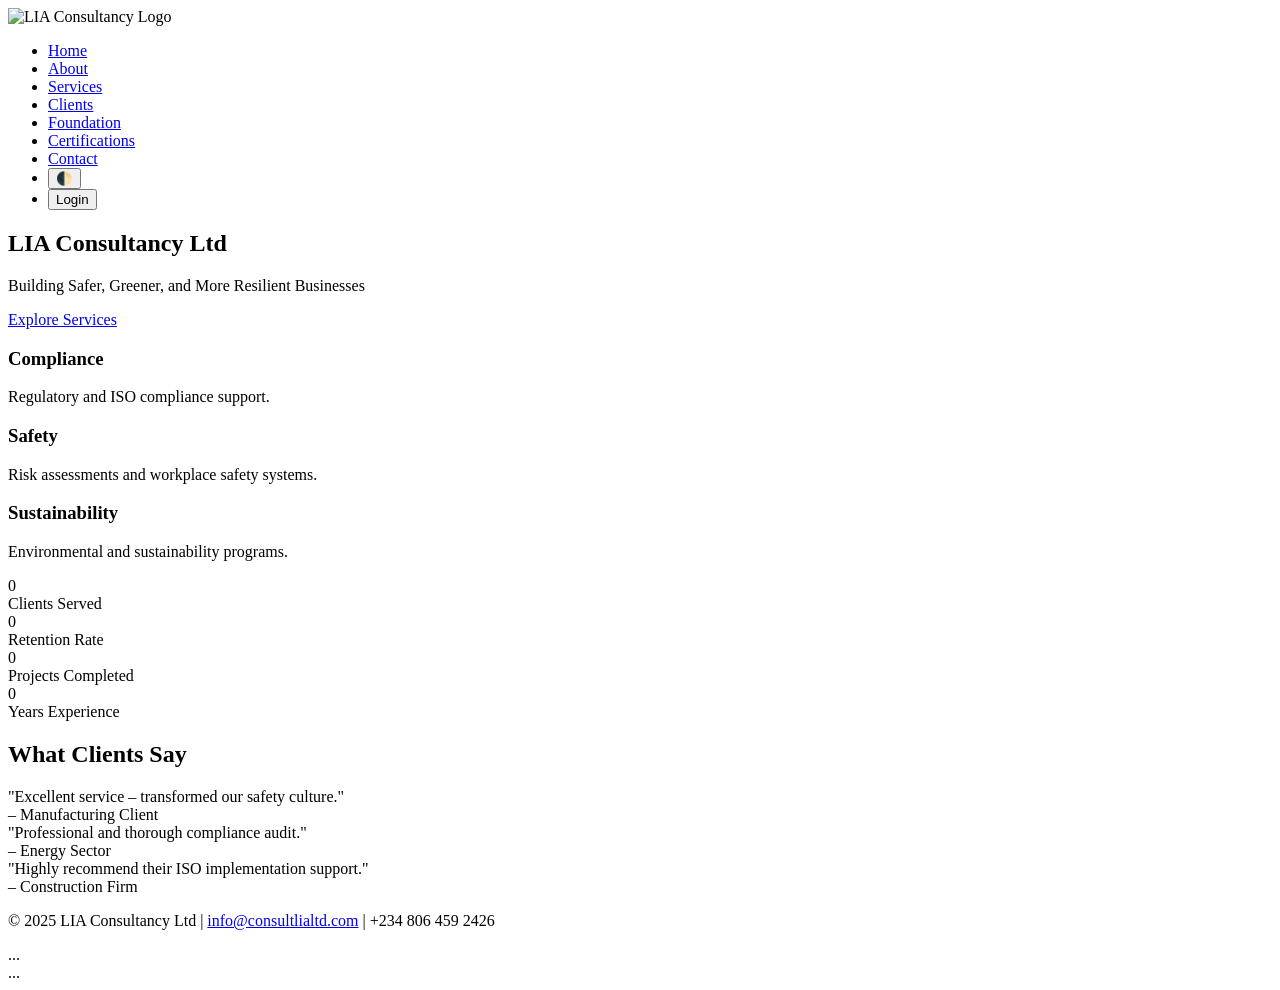
==== index.html @ 32f15ff0 "Create index.html" ====
<!DOCTYPE html>
<html lang="en">
<head>
  <meta charset="UTF-8">
  <meta name="viewport" content="width=device-width, initial-scale=1.0">
  <title>LIA Consultancy Ltd – Home</title>
  <link rel="icon" href="images/logo.png">
  <link rel="stylesheet" href="css/style.css">
</head>
<body>

<header>
  <div class="container nav">
    <img src="images/logo.png" class="logo" alt="LIA Consultancy Logo">
    <ul>
      <li><a href="index.html">Home</a></li>
      <li><a href="about.html">About</a></li>
      <li><a href="services.html">Services</a></li>
      <li><a href="clients.html">Clients</a></li>
      <li><a href="foundation.html">Foundation</a></li>
      <li><a href="certifications.html">Certifications</a></li>
      <li><a href="contact.html">Contact</a></li>
      <li><button id="themeToggle" class="icon-btn">🌓</button></li>
      <li><button id="loginBtn" class="btn">Login</button></li>
    </ul>
  </div>
</header>

<main>
  <section class="hero">
    <h1>LIA Consultancy Ltd</h1>
    <p>Building Safer, Greener, and More Resilient Businesses</p>
    <a href="services.html" class="btn">Explore Services</a>
  </section>

  <section class="container grid-3">
    <div class="card"><h3>Compliance</h3><p>Regulatory and ISO compliance support.</p></div>
    <div class="card"><h3>Safety</h3><p>Risk assessments and workplace safety systems.</p></div>
    <div class="card"><h3>Sustainability</h3><p>Environmental and sustainability programs.</p></div>
  </section>

  <!-- KPI Section -->
  <section class="kpi-section">
    <div class="kpi-container">
      <div class="kpi-item"><div class="kpi-value" data-target="150">0</div><div>Clients Served</div></div>
      <div class="kpi-item"><div class="kpi-value" data-target="98">0</div><div>Retention Rate</div></div>
      <div class="kpi-item"><div class="kpi-value" data-target="250">0</div><div>Projects Completed</div></div>
      <div class="kpi-item"><div class="kpi-value" data-target="15">0</div><div>Years Experience</div></div>
    </div>
  </section>

  <!-- Testimonials -->
  <section class="section alt-bg">
    <div class="container">
      <div class="section-head"><h2>What Clients Say</h2></div>
      <div class="testimonial-slider">
        <div class="testimonial active"><div class="testimonial-text">"Excellent service – transformed our safety culture."</div><div class="testimonial-author">– Manufacturing Client</div></div>
        <div class="testimonial"><div class="testimonial-text">"Professional and thorough compliance audit."</div><div class="testimonial-author">– Energy Sector</div></div>
        <div class="testimonial"><div class="testimonial-text">"Highly recommend their ISO implementation support."</div><div class="testimonial-author">– Construction Firm</div></div>
        <div class="slider-controls"><span class="slider-dot active"></span><span class="slider-dot"></span><span class="slider-dot"></span></div>
      </div>
    </div>
  </section>
</main>

<footer><div class="container"><p>© 2025 LIA Consultancy Ltd | <a href="mailto:info@consultlialtd.com">info@consultlialtd.com</a> | +234 806 459 2426</p></div></footer>

<!-- Auth Modal -->
<div id="authModal" class="modal">...</div>
<!-- Dashboard Modal -->
<div id="dashboardShell" class="dashboard hidden">...</div>

<script src="js/app.js"></script>
</body>
</html>
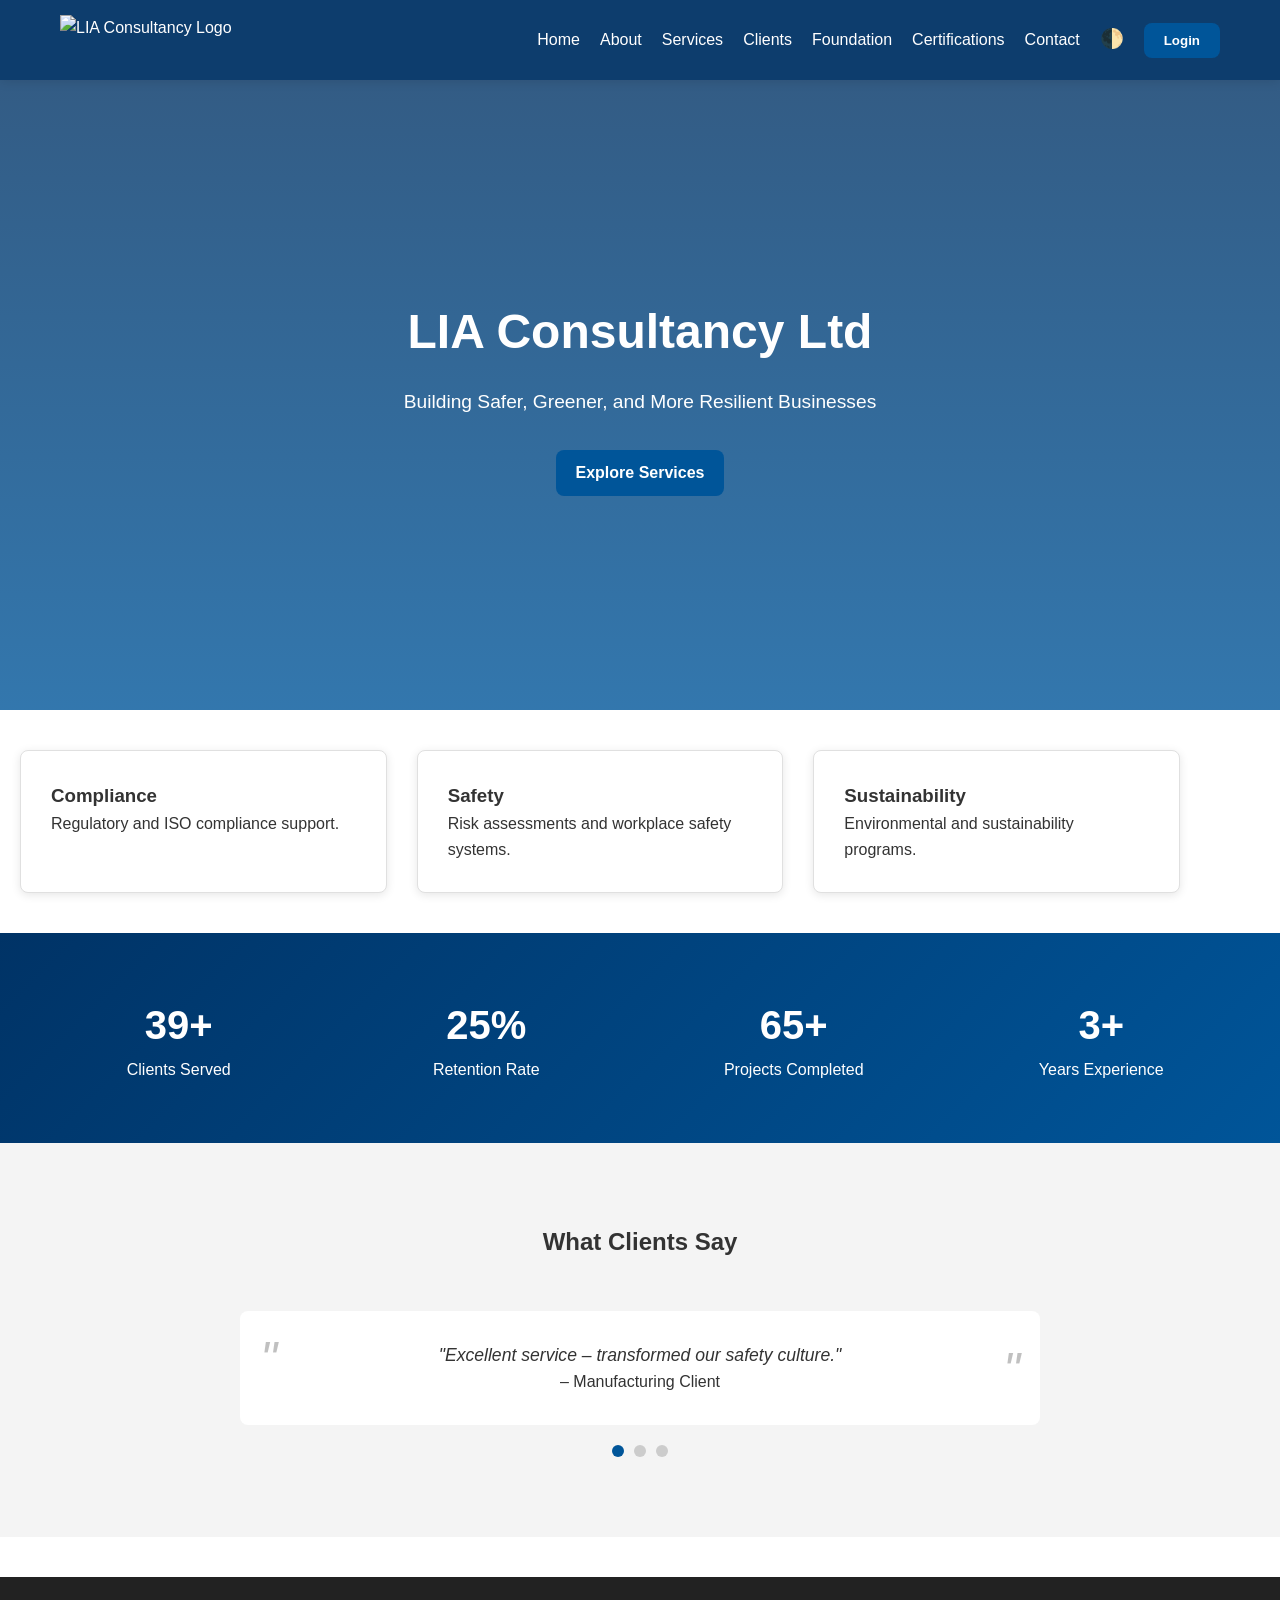
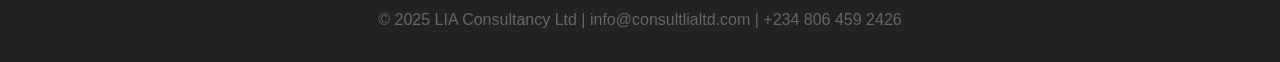
==== commit 146553a3: "Update index.html" ====
--- a/index.html
+++ b/index.html
@@ -5,7 +5,495 @@
   <meta name="viewport" content="width=device-width, initial-scale=1.0">
   <title>LIA Consultancy Ltd – Home</title>
   <link rel="icon" href="images/logo.png">
-  <link rel="stylesheet" href="css/style.css">
+  <style>
+    /* ========== CSS Variables ========== */
+    :root {
+      --primary: #003366;
+      --primary-light: #004080;
+      --secondary: #005599;
+      --secondary-light: #0066b3;
+      --accent: #f4f4f4;
+      --light: #ffffff;
+      --dark: #222222;
+      --dark-light: #333333;
+      --success: #28a745;
+      --warning: #ffc107;
+      --danger: #dc3545;
+      --text: #333333;
+      --text-light: #666666;
+      --border: #e0e0e0;
+      --shadow: 0 2px 10px rgba(0,0,0,0.1);
+      --radius: 8px;
+    }
+
+    body.dark {
+      --primary: #004080;
+      --primary-light: #0055a3;
+      --secondary: #0066b3;
+      --secondary-light: #0077cc;
+      --accent: #2a2a2a;
+      --light: #1a1a1a;
+      --dark: #f0f0f0;
+      --dark-light: #e0e0e0;
+      --text: #e0e0e0;
+      --text-light: #b0b0b0;
+      --border: #444444;
+    }
+
+    * {
+      margin: 0;
+      padding: 0;
+      box-sizing: border-box;
+    }
+
+    body {
+      font-family: 'Segoe UI', Tahoma, Geneva, Verdana, sans-serif;
+      background: var(--light);
+      color: var(--text);
+      line-height: 1.6;
+      transition: all 0.3s ease;
+    }
+
+    .container {
+      max-width: 1200px;
+      margin: 0 auto;
+      padding: 0 20px;
+    }
+
+    /* Header */
+    header {
+      background: rgba(0, 51, 102, 0.95);
+      backdrop-filter: blur(10px);
+      color: #fff;
+      position: sticky;
+      top: 0;
+      z-index: 1000;
+      box-shadow: var(--shadow);
+    }
+
+    header .nav {
+      display: flex;
+      justify-content: space-between;
+      align-items: center;
+      padding: 15px 20px;
+      flex-wrap: wrap;
+    }
+
+    .logo {
+      height: 50px;
+      width: auto;
+    }
+
+    header ul {
+      display: flex;
+      list-style: none;
+      gap: 20px;
+      align-items: center;
+      flex-wrap: wrap;
+    }
+
+    header ul li a {
+      color: #fff;
+      text-decoration: none;
+      font-weight: 500;
+      transition: 0.3s;
+    }
+
+    header ul li a:hover {
+      color: var(--secondary-light);
+    }
+
+    .icon-btn, .theme-toggle {
+      background: none;
+      border: none;
+      font-size: 1.2rem;
+      cursor: pointer;
+      color: #fff;
+      transition: 0.3s;
+    }
+
+    .btn {
+      display: inline-block;
+      background: var(--secondary);
+      color: #fff;
+      padding: 10px 20px;
+      border-radius: var(--radius);
+      text-decoration: none;
+      font-weight: 600;
+      transition: 0.3s;
+      border: none;
+      cursor: pointer;
+    }
+
+    .btn:hover {
+      background: var(--secondary-light);
+      transform: translateY(-2px);
+    }
+
+    .btn.ghost {
+      background: transparent;
+      border: 2px solid var(--secondary);
+      color: var(--secondary);
+    }
+
+    .btn.ghost:hover {
+      background: var(--secondary);
+      color: #fff;
+    }
+
+    .btn.small {
+      padding: 6px 12px;
+      font-size: 0.85rem;
+    }
+
+    /* Hero */
+    .hero {
+      background: linear-gradient(rgba(0,51,102,0.8), rgba(0,85,153,0.8)), url('images/hero-bg.jpg') center/cover;
+      min-height: 70vh;
+      display: flex;
+      flex-direction: column;
+      justify-content: center;
+      align-items: center;
+      text-align: center;
+      color: white;
+      padding: 60px 20px;
+    }
+
+    .hero h1 {
+      font-size: 3rem;
+      margin-bottom: 1rem;
+    }
+
+    .hero p {
+      font-size: 1.2rem;
+      margin-bottom: 2rem;
+    }
+
+    /* Grid & Cards */
+    .grid-2 {
+      display: grid;
+      grid-template-columns: repeat(auto-fit, minmax(300px, 1fr));
+      gap: 30px;
+      margin: 40px 0;
+    }
+
+    .grid-3 {
+      display: grid;
+      grid-template-columns: repeat(auto-fit, minmax(280px, 1fr));
+      gap: 30px;
+      margin: 40px 0;
+    }
+
+    .card {
+      background: var(--light);
+      padding: 30px;
+      border-radius: var(--radius);
+      box-shadow: var(--shadow);
+      border: 1px solid var(--border);
+      transition: 0.3s;
+    }
+
+    .card:hover {
+      transform: translateY(-5px);
+    }
+
+    /* KPI Section */
+    .kpi-section {
+      background: linear-gradient(135deg, var(--primary), var(--secondary));
+      color: white;
+      text-align: center;
+      padding: 60px 20px;
+    }
+
+    .kpi-container {
+      display: flex;
+      justify-content: space-around;
+      flex-wrap: wrap;
+      gap: 30px;
+      max-width: 1200px;
+      margin: 0 auto;
+    }
+
+    .kpi-item {
+      flex: 1;
+      min-width: 150px;
+    }
+
+    .kpi-value {
+      font-size: 2.5rem;
+      font-weight: bold;
+    }
+
+    /* Testimonials */
+    .testimonial-slider {
+      max-width: 800px;
+      margin: 0 auto;
+      position: relative;
+    }
+
+    .testimonial {
+      display: none;
+      background: var(--light);
+      padding: 30px;
+      border-radius: var(--radius);
+      text-align: center;
+    }
+
+    .testimonial.active {
+      display: block;
+      animation: fadeIn 0.5s;
+    }
+
+    .testimonial-text {
+      font-style: italic;
+      font-size: 1.1rem;
+      position: relative;
+    }
+
+    .testimonial-text:before,
+    .testimonial-text:after {
+      content: '"';
+      font-size: 3rem;
+      opacity: 0.3;
+      position: absolute;
+    }
+
+    .testimonial-text:before {
+      top: -20px;
+      left: -10px;
+    }
+
+    .testimonial-text:after {
+      bottom: -40px;
+      right: -10px;
+    }
+
+    .slider-controls {
+      display: flex;
+      justify-content: center;
+      gap: 10px;
+      margin-top: 20px;
+    }
+
+    .slider-dot {
+      width: 12px;
+      height: 12px;
+      background: #ccc;
+      border-radius: 50%;
+      cursor: pointer;
+    }
+
+    .slider-dot.active {
+      background: var(--secondary);
+    }
+
+    /* Footer */
+    footer {
+      background: var(--dark);
+      color: var(--text-light);
+      text-align: center;
+      padding: 30px 0;
+      margin-top: 40px;
+    }
+
+    footer a {
+      color: var(--text-light);
+      text-decoration: none;
+    }
+
+    /* Modals */
+    .modal {
+      display: none;
+      position: fixed;
+      top: 0;
+      left: 0;
+      width: 100%;
+      height: 100%;
+      background: rgba(0,0,0,0.7);
+      justify-content: center;
+      align-items: center;
+      z-index: 2000;
+    }
+
+    .modal-panel {
+      background: var(--light);
+      max-width: 500px;
+      width: 90%;
+      padding: 30px;
+      border-radius: var(--radius);
+      position: relative;
+    }
+
+    .modal-close {
+      position: absolute;
+      top: 15px;
+      right: 20px;
+      font-size: 1.5rem;
+      cursor: pointer;
+      background: none;
+      border: none;
+    }
+
+    .auth-tabs {
+      display: flex;
+      gap: 20px;
+      margin-bottom: 20px;
+      border-bottom: 1px solid var(--border);
+    }
+
+    .tab {
+      background: none;
+      border: none;
+      padding: 10px;
+      font-weight: 600;
+      cursor: pointer;
+      color: var(--text-light);
+    }
+
+    .tab.active {
+      color: var(--primary);
+      border-bottom: 2px solid var(--primary);
+    }
+
+    .auth-view {
+      display: none;
+    }
+
+    .auth-view.active {
+      display: block;
+    }
+
+    /* Dashboard */
+    .dashboard {
+      display: none;
+      position: fixed;
+      top: 0;
+      left: 0;
+      width: 100%;
+      height: 100%;
+      background: var(--light);
+      z-index: 3000;
+      overflow: auto;
+    }
+
+    .dashboard.hidden {
+      display: none;
+    }
+
+    .dash-sidebar {
+      width: 260px;
+      background: var(--primary);
+      color: white;
+      position: fixed;
+      height: 100%;
+      padding: 20px;
+    }
+
+    .dash-brand {
+      display: flex;
+      align-items: center;
+      gap: 10px;
+      margin-bottom: 30px;
+    }
+
+    .dash-brand img {
+      height: 40px;
+    }
+
+    .dash-nav {
+      display: flex;
+      flex-direction: column;
+      gap: 10px;
+    }
+
+    .dash-nav button {
+      background: none;
+      border: none;
+      color: white;
+      text-align: left;
+      padding: 12px;
+      cursor: pointer;
+      border-radius: var(--radius);
+    }
+
+    .dash-nav button.active,
+    .dash-nav button:hover {
+      background: rgba(255,255,255,0.2);
+    }
+
+    .dash-content {
+      margin-left: 260px;
+      padding: 30px;
+    }
+
+    .panel {
+      display: none;
+    }
+
+    .panel.active {
+      display: block;
+    }
+
+    /* Forms */
+    .form-group {
+      margin-bottom: 15px;
+    }
+
+    .form-group label {
+      display: block;
+      margin-bottom: 5px;
+      font-weight: 500;
+    }
+
+    .form-group input,
+    .form-group textarea,
+    .form-group select {
+      width: 100%;
+      padding: 10px;
+      border: 1px solid var(--border);
+      border-radius: var(--radius);
+      background: var(--light);
+      color: var(--text);
+    }
+
+    /* Utilities */
+    .mt-12 { margin-top: 12px; }
+    .mt-20 { margin-top: 20px; }
+    .mt-40 { margin-top: 40px; }
+    .mb-20 { margin-bottom: 20px; }
+    .text-center { text-align: center; }
+    .small { font-size: 0.85rem; }
+    .muted { color: var(--text-light); }
+
+    @keyframes fadeIn {
+      from { opacity: 0; }
+      to { opacity: 1; }
+    }
+
+    @media (max-width: 768px) {
+      header .nav {
+        flex-direction: column;
+        gap: 15px;
+      }
+      header ul {
+        justify-content: center;
+      }
+      .dash-sidebar {
+        width: 100%;
+        position: relative;
+        height: auto;
+      }
+      .dash-content {
+        margin-left: 0;
+      }
+      .hero h1 {
+        font-size: 2rem;
+      }
+      .grid-2, .grid-3 {
+        grid-template-columns: 1fr;
+      }
+    }
+  </style>
 </head>
 <body>
 
@@ -39,7 +527,6 @@
     <div class="card"><h3>Sustainability</h3><p>Environmental and sustainability programs.</p></div>
   </section>
 
-  <!-- KPI Section -->
   <section class="kpi-section">
     <div class="kpi-container">
       <div class="kpi-item"><div class="kpi-value" data-target="150">0</div><div>Clients Served</div></div>
@@ -49,10 +536,9 @@
     </div>
   </section>
 
-  <!-- Testimonials -->
-  <section class="section alt-bg">
+  <section class="section" style="background: var(--accent); padding: 80px 0;">
     <div class="container">
-      <div class="section-head"><h2>What Clients Say</h2></div>
+      <div style="text-align: center; margin-bottom: 50px;"><h2>What Clients Say</h2></div>
       <div class="testimonial-slider">
         <div class="testimonial active"><div class="testimonial-text">"Excellent service – transformed our safety culture."</div><div class="testimonial-author">– Manufacturing Client</div></div>
         <div class="testimonial"><div class="testimonial-text">"Professional and thorough compliance audit."</div><div class="testimonial-author">– Energy Sector</div></div>
@@ -66,10 +552,310 @@
 <footer><div class="container"><p>© 2025 LIA Consultancy Ltd | <a href="mailto:info@consultlialtd.com">info@consultlialtd.com</a> | +234 806 459 2426</p></div></footer>
 
 <!-- Auth Modal -->
-<div id="authModal" class="modal">...</div>
+<div id="authModal" class="modal">
+  <div class="modal-panel">
+    <button class="modal-close" id="authClose">×</button>
+    <div class="auth-tabs">
+      <button id="showLogin" class="tab active">Login</button>
+      <button id="showRegister" class="tab">Register</button>
+    </div>
+    <div id="loginView" class="auth-view active">
+      <form id="loginForm">
+        <div class="form-group"><label>Email</label><input id="login-email" type="email" required></div>
+        <div class="form-group"><label>Password</label><input id="login-pass" type="password" required></div>
+        <button class="btn" type="submit">Login</button>
+        <div id="loginNotice" class="small muted mt-20"></div>
+      </form>
+    </div>
+    <div id="registerView" class="auth-view">
+      <form id="registerForm">
+        <div class="form-group"><label>Full Name</label><input id="reg-name" required></div>
+        <div class="form-group"><label>Email</label><input id="reg-email" type="email" required></div>
+        <div class="form-group"><label>Phone</label><input id="reg-phone"></div>
+        <div class="form-group"><label>Password</label><input id="reg-pass" type="password" required></div>
+        <button class="btn" type="submit">Register</button>
+        <div id="regNotice" class="small muted mt-20"></div>
+      </form>
+    </div>
+  </div>
+</div>
+
 <!-- Dashboard Modal -->
-<div id="dashboardShell" class="dashboard hidden">...</div>
-
-<script src="js/app.js"></script>
+<div id="dashboardShell" class="dashboard hidden">
+  <div class="dash-sidebar">
+    <div class="dash-brand"><img src="images/logo.png" alt="logo"><span>LIA Consultancy</span></div>
+    <div class="dash-nav">
+      <button data-panel="overview" class="active">Overview</button>
+      <button data-panel="services">My Services</button>
+      <button data-panel="certs">Certificates</button>
+      <button data-panel="profile">Profile</button>
+      <button data-panel="settings">Settings</button>
+      <button id="logoutBtn">Logout</button>
+    </div>
+  </div>
+  <div class="dash-content">
+    <div id="panel-overview" class="panel active">
+      <h2>Welcome, <span id="dashName">User</span></h2>
+      <div class="grid-2" style="margin-top:20px;">
+        <div class="card"><h4>Active Services</h4><div id="widgetServices">0</div></div>
+        <div class="card"><h4>Documents</h4><a href="docs/SCUML_Certificate.pdf" target="_blank">SCUML Certificate</a><br><a href="docs/CERTIFICATE_LIA_CARE_FOUNDATION.pdf" target="_blank">Foundation Cert</a></div>
+      </div>
+    </div>
+    <div id="panel-services" class="panel">
+      <h2>My Services</h2>
+      <form id="addServiceForm">
+        <div class="form-group"><label>Title</label><input id="svc-title" required></div>
+        <div class="form-group"><label>Description</label><textarea id="svc-desc" required></textarea></div>
+        <button class="btn" type="submit">Add Service</button>
+        <div id="addSvcNotice" class="small muted mt-12"></div>
+      </form>
+      <div id="serviceList" class="mt-20"></div>
+    </div>
+    <div id="panel-certs" class="panel">
+      <h2>Certificates</h2>
+      <div class="grid-2" style="margin-top:20px;">
+        <div class="card"><h4>SCUML</h4><a href="docs/SCUML_Certificate.pdf" target="_blank">Download</a></div>
+        <div class="card"><h4>LIA Care Foundation</h4><a href="docs/CERTIFICATE_LIA_CARE_FOUNDATION.pdf" target="_blank">Download</a></div>
+      </div>
+    </div>
+    <div id="panel-profile" class="panel">
+      <h2>Profile</h2>
+      <form id="profileForm">
+        <div class="form-group"><label>Name</label><input id="p-name"></div>
+        <div class="form-group"><label>Email</label><input id="p-email" type="email"></div>
+        <div class="form-group"><label>Phone</label><input id="p-phone"></div>
+        <button class="btn" type="submit">Save</button>
+        <div id="profileNotice" class="small muted mt-12"></div>
+      </form>
+    </div>
+    <div id="panel-settings" class="panel">
+      <h2>Settings</h2>
+      <label class="switch"><input id="dashThemeToggle" type="checkbox"><span>Dark Mode</span></label>
+    </div>
+  </div>
+</div>
+
+<script>
+  // ========== DOM Elements ==========
+  const body = document.body;
+  const themeToggle = document.getElementById('themeToggle');
+  const loginBtn = document.getElementById('loginBtn');
+  const authModal = document.getElementById('authModal');
+  const authClose = document.getElementById('authClose');
+  const showLogin = document.getElementById('showLogin');
+  const showRegister = document.getElementById('showRegister');
+  const loginView = document.getElementById('loginView');
+  const registerView = document.getElementById('registerView');
+  const loginForm = document.getElementById('loginForm');
+  const registerForm = document.getElementById('registerForm');
+  const toRegister = document.getElementById('toRegister');
+  const dashboardShell = document.getElementById('dashboardShell');
+  const logoutBtn = document.getElementById('logoutBtn');
+
+  // ========== Theme ==========
+  function toggleTheme() {
+    body.classList.toggle('dark');
+    localStorage.setItem('theme', body.classList.contains('dark') ? 'dark' : 'light');
+  }
+  if (localStorage.getItem('theme') === 'dark') body.classList.add('dark');
+  if (themeToggle) themeToggle.addEventListener('click', toggleTheme);
+
+  // ========== Auth Modal ==========
+  function openAuthModal() { if(authModal) authModal.style.display = 'flex'; }
+  function closeAuthModal() { if(authModal) authModal.style.display = 'none'; }
+  if (loginBtn) loginBtn.addEventListener('click', openAuthModal);
+  if (authClose) authClose.addEventListener('click', closeAuthModal);
+
+  function showLoginView() {
+    if(showLogin) showLogin.classList.add('active');
+    if(showRegister) showRegister.classList.remove('active');
+    if(loginView) loginView.classList.add('active');
+    if(registerView) registerView.classList.remove('active');
+  }
+  function showRegisterView() {
+    if(showRegister) showRegister.classList.add('active');
+    if(showLogin) showLogin.classList.remove('active');
+    if(registerView) registerView.classList.add('active');
+    if(loginView) loginView.classList.remove('active');
+  }
+  if (showLogin) showLogin.addEventListener('click', showLoginView);
+  if (showRegister) showRegister.addEventListener('click', showRegisterView);
+  if (toRegister) toRegister.addEventListener('click', showRegisterView);
+
+  // ========== Dashboard ==========
+  function openDashboard() {
+    if(!dashboardShell) return;
+    dashboardShell.classList.remove('hidden');
+    closeAuthModal();
+    const user = JSON.parse(localStorage.getItem('userData'));
+    if (user) {
+      const dashName = document.getElementById('dashName');
+      if(dashName) dashName.innerText = user.name;
+      const pName = document.getElementById('p-name');
+      if(pName) pName.value = user.name;
+      const pEmail = document.getElementById('p-email');
+      if(pEmail) pEmail.value = user.email;
+      const pPhone = document.getElementById('p-phone');
+      if(pPhone) pPhone.value = user.phone || '';
+    }
+    loadServices();
+  }
+  function closeDashboard() { if(dashboardShell) dashboardShell.classList.add('hidden'); }
+  function showPanel(panelId) {
+    document.querySelectorAll('.panel').forEach(p => p.classList.remove('active'));
+    document.querySelectorAll('.dash-nav button').forEach(b => b.classList.remove('active'));
+    const panel = document.getElementById(`panel-${panelId}`);
+    if(panel) panel.classList.add('active');
+    const btn = document.querySelector(`.dash-nav button[data-panel="${panelId}"]`);
+    if(btn) btn.classList.add('active');
+  }
+
+  // Service management
+  function loadServices() {
+    const services = JSON.parse(localStorage.getItem('userServices')) || [];
+    const container = document.getElementById('serviceList');
+    const widget = document.getElementById('widgetServices');
+    if (!container) return;
+    if (services.length === 0) {
+      container.innerHTML = '<div class="card"><p>No services added yet.</p></div>';
+    } else {
+      container.innerHTML = services.map((s, i) => `
+        <div class="card mb-20">
+          <h4>${escapeHtml(s.title)}</h4>
+          <p>${escapeHtml(s.description)}</p>
+          <button class="btn small" onclick="deleteService(${i})">Delete</button>
+        </div>
+      `).join('');
+    }
+    if (widget) widget.innerText = services.length;
+  }
+  function addService(e) {
+    e.preventDefault();
+    const title = document.getElementById('svc-title')?.value;
+    const desc = document.getElementById('svc-desc')?.value;
+    if (!title || !desc) return alert('Please fill both fields');
+    const services = JSON.parse(localStorage.getItem('userServices')) || [];
+    services.push({ title, description: desc });
+    localStorage.setItem('userServices', JSON.stringify(services));
+    document.getElementById('addServiceForm')?.reset();
+    loadServices();
+    const notice = document.getElementById('addSvcNotice');
+    if(notice) { notice.innerText = 'Service added!'; setTimeout(() => notice.innerText = '', 2000); }
+  }
+  window.deleteService = function(index) {
+    const services = JSON.parse(localStorage.getItem('userServices')) || [];
+    services.splice(index, 1);
+    localStorage.setItem('userServices', JSON.stringify(services));
+    loadServices();
+  };
+  function saveProfile(e) {
+    e.preventDefault();
+    const user = JSON.parse(localStorage.getItem('userData'));
+    if (user) {
+      user.name = document.getElementById('p-name')?.value || '';
+      user.email = document.getElementById('p-email')?.value || '';
+      user.phone = document.getElementById('p-phone')?.value || '';
+      localStorage.setItem('userData', JSON.stringify(user));
+      const notice = document.getElementById('profileNotice');
+      if(notice) { notice.innerText = 'Profile updated!'; setTimeout(() => notice.innerText = '', 2000); }
+    }
+  }
+
+  // Login/Register handlers
+  function handleLogin(e) {
+    e.preventDefault();
+    const email = document.getElementById('login-email')?.value;
+    const pass = document.getElementById('login-pass')?.value;
+    const user = JSON.parse(localStorage.getItem('userData'));
+    if (user && user.email === email && user.password === pass) {
+      openDashboard();
+    } else {
+      const notice = document.getElementById('loginNotice');
+      if(notice) notice.innerText = 'Invalid credentials';
+    }
+  }
+  function handleRegister(e) {
+    e.preventDefault();
+    const name = document.getElementById('reg-name')?.value;
+    const email = document.getElementById('reg-email')?.value;
+    const phone = document.getElementById('reg-phone')?.value;
+    const password = document.getElementById('reg-pass')?.value;
+    if (!name || !email || !password) return alert('Please fill all required fields');
+    const userData = { name, email, phone, password };
+    localStorage.setItem('userData', JSON.stringify(userData));
+    const notice = document.getElementById('regNotice');
+    if(notice) notice.innerText = 'Registration successful! Please login.';
+    setTimeout(() => showLoginView(), 1500);
+  }
+  if (loginForm) loginForm.addEventListener('submit', handleLogin);
+  if (registerForm) registerForm.addEventListener('submit', handleRegister);
+  if (logoutBtn) logoutBtn.addEventListener('click', closeDashboard);
+
+  document.querySelectorAll('.dash-nav button[data-panel]').forEach(btn => {
+    btn.addEventListener('click', () => showPanel(btn.getAttribute('data-panel')));
+  });
+  const addServiceForm = document.getElementById('addServiceForm');
+  if (addServiceForm) addServiceForm.addEventListener('submit', addService);
+  const profileForm = document.getElementById('profileForm');
+  if (profileForm) profileForm.addEventListener('submit', saveProfile);
+
+  window.addEventListener('click', (e) => {
+    if (e.target === authModal) closeAuthModal();
+    if (e.target === dashboardShell) closeDashboard();
+  });
+  function escapeHtml(str) {
+    if(!str) return '';
+    return str.replace(/[&<>]/g, function(m) {
+      if (m === '&') return '&amp;';
+      if (m === '<') return '&lt;';
+      if (m === '>') return '&gt;';
+      return m;
+    });
+  }
+
+  // KPI Counters
+  function animateKPI() {
+    document.querySelectorAll('.kpi-value[data-target]').forEach(el => {
+      const target = parseInt(el.dataset.target);
+      let current = 0;
+      const step = target / 50;
+      const timer = setInterval(() => {
+        current += step;
+        if (current >= target) {
+          el.innerText = target + (el.dataset.target === '98' ? '%' : '+');
+          clearInterval(timer);
+        } else {
+          el.innerText = Math.floor(current) + (el.dataset.target === '98' ? '%' : '+');
+        }
+      }, 30);
+    });
+  }
+  const kpiSection = document.querySelector('.kpi-section');
+  if (kpiSection) {
+    const observer = new IntersectionObserver((entries) => {
+      entries.forEach(entry => {
+        if (entry.isIntersecting) { animateKPI(); observer.unobserve(entry.target); }
+      });
+    }, { threshold: 0.5 });
+    observer.observe(kpiSection);
+  }
+
+  // Testimonial Slider
+  let currentTestimonial = 0;
+  const testimonials = document.querySelectorAll('.testimonial');
+  const dots = document.querySelectorAll('.slider-dot');
+  function showTestimonial(index) {
+    testimonials.forEach((t, i) => t.classList.toggle('active', i === index));
+    dots.forEach((d, i) => d.classList.toggle('active', i === index));
+    currentTestimonial = index;
+  }
+  if (testimonials.length) {
+    setInterval(() => {
+      currentTestimonial = (currentTestimonial + 1) % testimonials.length;
+      showTestimonial(currentTestimonial);
+    }, 5000);
+    dots.forEach((dot, i) => dot.addEventListener('click', () => showTestimonial(i)));
+  }
+</script>
 </body>
-</html>+</html>
